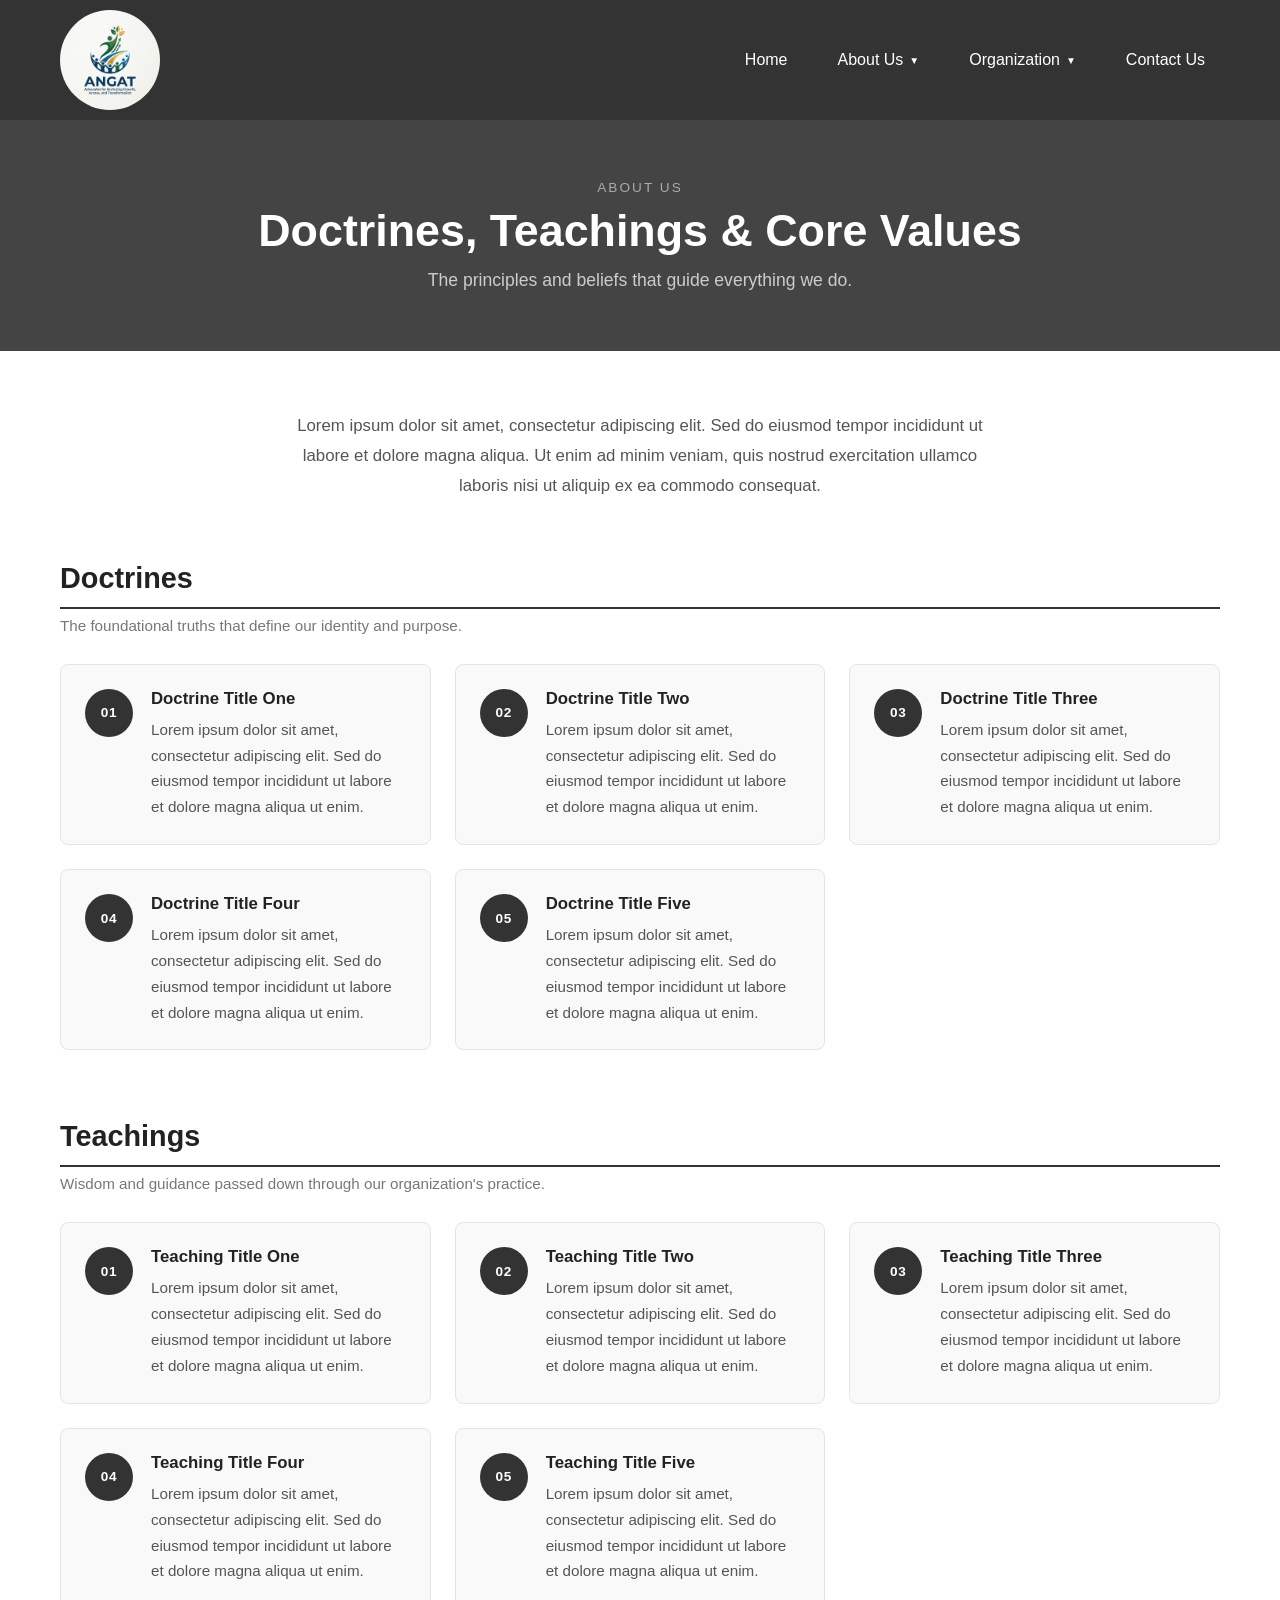
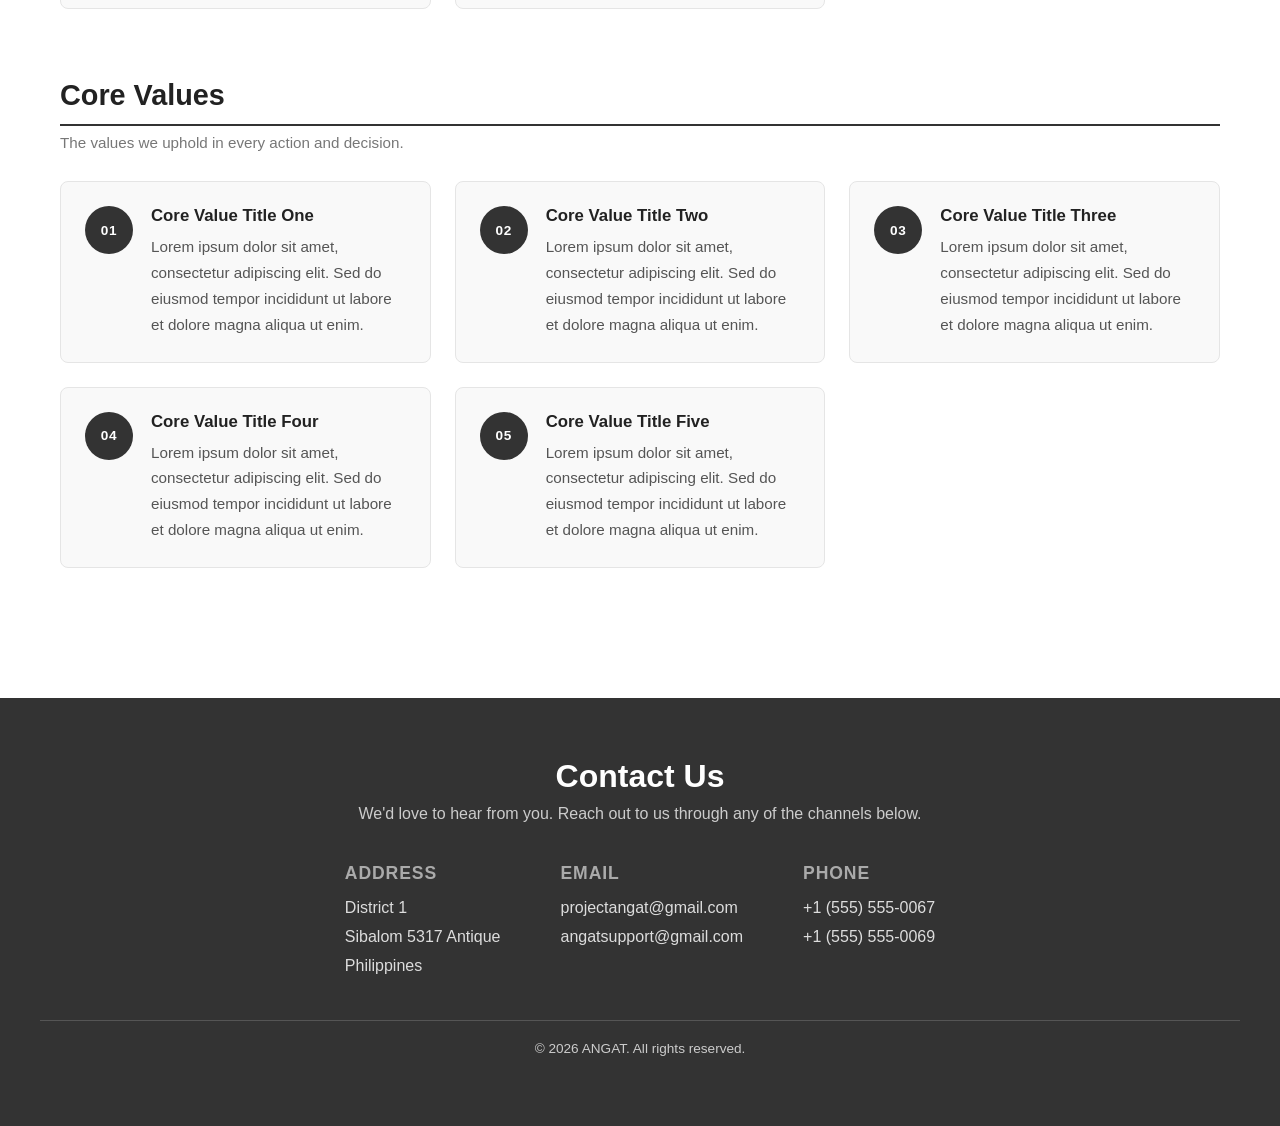
==== about_us/doctrines-teachings-core_values/dtcv_index.html @ 84c8054a "Added About Us" ====
<!DOCTYPE html>
<html lang="en">
<head>
    <meta charset="UTF-8">
    <meta name="viewport" content="width=device-width, initial-scale=1.0">
    <title>Doctrines, Teachings & Core Values – ANGAT</title>
    <link rel="stylesheet" href="dtcv_style.css">
</head>
<body>

<header>
    <div class="nav-bar">
        <div class="img-nav">
            <a href="../../index.html">
                <img src="../../assets/logo.jpg" alt="ANGAT Logo">
            </a>
        </div>

        <button class="hamburger" onclick="toggleMobileMenu()" aria-label="Toggle menu">
            <span></span>
            <span></span>
            <span></span>
        </button>

        <nav id="main-nav">
            <ul class="nav-links">
                <li><a href="../../index.html#home" onclick="closeMobileMenu()">Home</a></li>

                <li class="dropdown">
                    <button class="dropdown-button-nav"
                        onclick="toggleDropdown('about-us-dropdown')">
                        About Us <span class="arrow">&#9660;</span>
                    </button>
                    <div id="about-us-dropdown" class="dropdown-contents">
                        <a href="../mission-vision-objectives/mvo_index.html">Mission, Vision &amp; Objectives</a>
                        <a href="dtcv_index.html" class="active">Doctrines, Teachings &amp; Core Values</a>
                        <a href="../history/history_index.html">History</a>
                        <a href="../founding_members/founding_members_index.html">Founding Members</a>
                    </div>
                </li>

                <li class="dropdown">
                    <button class="dropdown-button-nav"
                        onclick="toggleDropdown('organization-dropdown')">
                        Organization <span class="arrow">&#9660;</span>
                    </button>
                    <div id="organization-dropdown" class="dropdown-contents">
                        <a href="../../organization/governance/governance_index.html">Governance &amp; Executive Leadership</a>
                        <a href="../../organization/operations/operations_index.html">Operations &amp; Administration</a>
                        <a href="../../organization/programs/programs_index.html">Programs &amp; External Engagement</a>
                        <a href="../../organization/research/research_index.html">Research, Monitoring &amp; Support Services</a>
                    </div>
                </li>

                <li><a href="#contact" onclick="closeMobileMenu()">Contact Us</a></li>
            </ul>
        </nav>
    </div>
</header>

<!-- PAGE BANNER -->
<div class="page-banner">
    <div class="page-banner-inner">
        <p class="page-banner-label">About Us</p>
        <h1>Doctrines, Teachings &amp; Core Values</h1>
        <p class="page-banner-sub">The principles and beliefs that guide everything we do.</p>
    </div>
</div>

<!-- MAIN CONTENT -->
<main class="page-content">

    <section class="dtcv-intro">
        <p>Lorem ipsum dolor sit amet, consectetur adipiscing elit. Sed do eiusmod tempor incididunt ut labore et dolore magna aliqua. Ut enim ad minim veniam, quis nostrud exercitation ullamco laboris nisi ut aliquip ex ea commodo consequat.</p>
    </section>

    <!-- DOCTRINES -->
    <section class="dtcv-section">
        <h2 class="dtcv-section-title">Doctrines</h2>
        <p class="dtcv-section-sub">The foundational truths that define our identity and purpose.</p>
        <div class="dtcv-grid">

            <div class="dtcv-card">
                <div class="dtcv-number">01</div>
                <div class="dtcv-body">
                    <h3>Doctrine Title One</h3>
                    <p>Lorem ipsum dolor sit amet, consectetur adipiscing elit. Sed do eiusmod tempor incididunt ut labore et dolore magna aliqua ut enim.</p>
                </div>
            </div>

            <div class="dtcv-card">
                <div class="dtcv-number">02</div>
                <div class="dtcv-body">
                    <h3>Doctrine Title Two</h3>
                    <p>Lorem ipsum dolor sit amet, consectetur adipiscing elit. Sed do eiusmod tempor incididunt ut labore et dolore magna aliqua ut enim.</p>
                </div>
            </div>

            <div class="dtcv-card">
                <div class="dtcv-number">03</div>
                <div class="dtcv-body">
                    <h3>Doctrine Title Three</h3>
                    <p>Lorem ipsum dolor sit amet, consectetur adipiscing elit. Sed do eiusmod tempor incididunt ut labore et dolore magna aliqua ut enim.</p>
                </div>
            </div>

            <div class="dtcv-card">
                <div class="dtcv-number">04</div>
                <div class="dtcv-body">
                    <h3>Doctrine Title Four</h3>
                    <p>Lorem ipsum dolor sit amet, consectetur adipiscing elit. Sed do eiusmod tempor incididunt ut labore et dolore magna aliqua ut enim.</p>
                </div>
            </div>

            <div class="dtcv-card">
                <div class="dtcv-number">05</div>
                <div class="dtcv-body">
                    <h3>Doctrine Title Five</h3>
                    <p>Lorem ipsum dolor sit amet, consectetur adipiscing elit. Sed do eiusmod tempor incididunt ut labore et dolore magna aliqua ut enim.</p>
                </div>
            </div>

        </div>
    </section>

    <!-- TEACHINGS -->
    <section class="dtcv-section">
        <h2 class="dtcv-section-title">Teachings</h2>
        <p class="dtcv-section-sub">Wisdom and guidance passed down through our organization's practice.</p>
        <div class="dtcv-grid">

            <div class="dtcv-card">
                <div class="dtcv-number">01</div>
                <div class="dtcv-body">
                    <h3>Teaching Title One</h3>
                    <p>Lorem ipsum dolor sit amet, consectetur adipiscing elit. Sed do eiusmod tempor incididunt ut labore et dolore magna aliqua ut enim.</p>
                </div>
            </div>

            <div class="dtcv-card">
                <div class="dtcv-number">02</div>
                <div class="dtcv-body">
                    <h3>Teaching Title Two</h3>
                    <p>Lorem ipsum dolor sit amet, consectetur adipiscing elit. Sed do eiusmod tempor incididunt ut labore et dolore magna aliqua ut enim.</p>
                </div>
            </div>

            <div class="dtcv-card">
                <div class="dtcv-number">03</div>
                <div class="dtcv-body">
                    <h3>Teaching Title Three</h3>
                    <p>Lorem ipsum dolor sit amet, consectetur adipiscing elit. Sed do eiusmod tempor incididunt ut labore et dolore magna aliqua ut enim.</p>
                </div>
            </div>

            <div class="dtcv-card">
                <div class="dtcv-number">04</div>
                <div class="dtcv-body">
                    <h3>Teaching Title Four</h3>
                    <p>Lorem ipsum dolor sit amet, consectetur adipiscing elit. Sed do eiusmod tempor incididunt ut labore et dolore magna aliqua ut enim.</p>
                </div>
            </div>

            <div class="dtcv-card">
                <div class="dtcv-number">05</div>
                <div class="dtcv-body">
                    <h3>Teaching Title Five</h3>
                    <p>Lorem ipsum dolor sit amet, consectetur adipiscing elit. Sed do eiusmod tempor incididunt ut labore et dolore magna aliqua ut enim.</p>
                </div>
            </div>

        </div>
    </section>

    <!-- CORE VALUES -->
    <section class="dtcv-section">
        <h2 class="dtcv-section-title">Core Values</h2>
        <p class="dtcv-section-sub">The values we uphold in every action and decision.</p>
        <div class="dtcv-grid">

            <div class="dtcv-card">
                <div class="dtcv-number">01</div>
                <div class="dtcv-body">
                    <h3>Core Value Title One</h3>
                    <p>Lorem ipsum dolor sit amet, consectetur adipiscing elit. Sed do eiusmod tempor incididunt ut labore et dolore magna aliqua ut enim.</p>
                </div>
            </div>

            <div class="dtcv-card">
                <div class="dtcv-number">02</div>
                <div class="dtcv-body">
                    <h3>Core Value Title Two</h3>
                    <p>Lorem ipsum dolor sit amet, consectetur adipiscing elit. Sed do eiusmod tempor incididunt ut labore et dolore magna aliqua ut enim.</p>
                </div>
            </div>

            <div class="dtcv-card">
                <div class="dtcv-number">03</div>
                <div class="dtcv-body">
                    <h3>Core Value Title Three</h3>
                    <p>Lorem ipsum dolor sit amet, consectetur adipiscing elit. Sed do eiusmod tempor incididunt ut labore et dolore magna aliqua ut enim.</p>
                </div>
            </div>

            <div class="dtcv-card">
                <div class="dtcv-number">04</div>
                <div class="dtcv-body">
                    <h3>Core Value Title Four</h3>
                    <p>Lorem ipsum dolor sit amet, consectetur adipiscing elit. Sed do eiusmod tempor incididunt ut labore et dolore magna aliqua ut enim.</p>
                </div>
            </div>

            <div class="dtcv-card">
                <div class="dtcv-number">05</div>
                <div class="dtcv-body">
                    <h3>Core Value Title Five</h3>
                    <p>Lorem ipsum dolor sit amet, consectetur adipiscing elit. Sed do eiusmod tempor incididunt ut labore et dolore magna aliqua ut enim.</p>
                </div>
            </div>

        </div>
    </section>

</main>

<!-- FOOTER / CONTACT -->
<footer id="contact" class="footer">
    <div class="footer-inner">
        <h2>Contact Us</h2>
        <p>We'd love to hear from you. Reach out to us through any of the channels below.</p>
        <div class="footer-columns">
            <div class="footer-col">
                <h3>Address</h3>
                <p>District 1<br>Sibalom 5317 Antique<br>Philippines</p>
            </div>
            <div class="footer-col">
                <h3>Email</h3>
                <p>projectangat@gmail.com<br>angatsupport@gmail.com</p>
            </div>
            <div class="footer-col">
                <h3>Phone</h3>
                <p>+1 (555) 555-0067<br>+1 (555) 555-0069</p>
            </div>
        </div>
        <p class="footer-copy">&copy; 2026 ANGAT. All rights reserved.</p>
    </div>
</footer>

<script src="dtcv_script.js"></script>
</body>
</html>
---- about_us/doctrines-teachings-core_values/dtcv_style.css ----
* {
    margin: 0;
    padding: 0;
    box-sizing: border-box;
}

body {
    font-family: Arial, sans-serif;
}

/* ── HEADER ── */
header {
    background-color: #333;
    color: white;
    padding: 10px 0;
    position: sticky;
    top: 0;
    z-index: 1000;
}

.nav-bar {
    max-width: 1200px;
    margin: auto;
    padding: 0 20px;
    display: flex;
    align-items: center;
    justify-content: space-between;
    flex-wrap: wrap;
    gap: 10px;
}

/* ── LOGO ── */
.img-nav {
    width: 100px;
    height: 100px;
    flex-shrink: 0;
}

.img-nav a {
    display: block;
    width: 100%;
    height: 100%;
}

.img-nav img {
    width: 100%;
    height: 100%;
    object-fit: cover;
    border-radius: 50%;
    display: block;
}

/* ── HAMBURGER ── */
.hamburger {
    display: none;
    flex-direction: column;
    gap: 5px;
    background: none;
    border: none;
    cursor: pointer;
    padding: 5px;
}

.hamburger span {
    display: block;
    width: 25px;
    height: 3px;
    background: white;
    border-radius: 3px;
    transition: all 0.3s ease;
}

.hamburger.open span:nth-child(1) { transform: translateY(8px) rotate(45deg); }
.hamburger.open span:nth-child(2) { opacity: 0; }
.hamburger.open span:nth-child(3) { transform: translateY(-8px) rotate(-45deg); }

/* ── NAV ── */
.nav-links {
    list-style: none;
    display: flex;
    align-items: center;
}

.nav-links li {
    margin-left: 20px;
    position: relative;
}

.nav-links > li > a {
    color: white;
    text-decoration: none;
    padding: 10px 15px;
    display: inline-block;
}

.nav-links > li > a:hover,
.dropdown-button-nav:hover {
    background-color: #555;
}

/* ── DROPDOWN BUTTON ── */
.dropdown-button-nav {
    background: none;
    color: white;
    border: none;
    padding: 10px 15px;
    cursor: pointer;
    font-size: 16px;
    display: flex;
    align-items: center;
    gap: 6px;
}

.arrow {
    font-size: 10px;
    transition: transform 0.25s ease;
}

/* ── DROPDOWN BOX ── */
.dropdown-contents {
    position: absolute;
    top: 100%;
    left: 0;
    background: white;
    min-width: 220px;
    opacity: 0;
    transform: translateY(-10px);
    visibility: hidden;
    transition: all 0.25s ease;
    box-shadow: 0 8px 16px rgba(0,0,0,0.2);
    z-index: 100;
}

.dropdown-contents.show {
    opacity: 1;
    transform: translateY(0);
    visibility: visible;
}

.dropdown-contents a {
    display: block;
    padding: 12px 16px;
    color: black;
    text-decoration: none;
}

.dropdown-contents a:hover {
    background-color: #f1f1f1;
}

.dropdown-contents a.active {
    background-color: #e8e8e8;
    font-weight: bold;
    border-left: 3px solid #333;
}

/* ── PAGE BANNER ── */
.page-banner {
    background-color: #444;
    color: white;
    padding: 60px 20px;
    text-align: center;
}

.page-banner-inner {
    max-width: 800px;
    margin: auto;
}

.page-banner-label {
    font-size: 0.85em;
    text-transform: uppercase;
    letter-spacing: 0.15em;
    color: #aaa;
    margin-bottom: 10px;
}

.page-banner h1 {
    font-size: 2.8em;
    margin-bottom: 14px;
}

.page-banner-sub {
    font-size: 1.1em;
    color: #ccc;
}

/* ── MAIN CONTENT ── */
.page-content {
    max-width: 1200px;
    margin: 0 auto;
    padding: 60px 20px;
}

.dtcv-intro {
    text-align: center;
    max-width: 700px;
    margin: 0 auto 60px;
    color: #555;
    line-height: 1.8;
    font-size: 1.05em;
}

/* ── SECTIONS ── */
.dtcv-section {
    margin-bottom: 70px;
}

.dtcv-section-title {
    font-size: 1.8em;
    color: #222;
    margin-bottom: 6px;
    padding-bottom: 12px;
    border-bottom: 2px solid #333;
}

.dtcv-section-sub {
    color: #777;
    font-size: 0.95em;
    margin-bottom: 30px;
    margin-top: 8px;
}

/* ── CARDS GRID ── */
.dtcv-grid {
    display: grid;
    grid-template-columns: repeat(auto-fill, minmax(320px, 1fr));
    gap: 24px;
}

.dtcv-card {
    display: flex;
    align-items: flex-start;
    gap: 18px;
    background: #f9f9f9;
    border: 1px solid #e5e5e5;
    border-radius: 8px;
    padding: 24px;
    transition: box-shadow 0.2s ease, transform 0.2s ease;
}

.dtcv-card:hover {
    box-shadow: 0 6px 20px rgba(0,0,0,0.1);
    transform: translateY(-3px);
}

.dtcv-number {
    flex-shrink: 0;
    width: 48px;
    height: 48px;
    border-radius: 50%;
    background-color: #333;
    color: white;
    display: flex;
    align-items: center;
    justify-content: center;
    font-size: 0.85em;
    font-weight: bold;
    letter-spacing: 0.05em;
}

.dtcv-body h3 {
    font-size: 1.05em;
    color: #222;
    margin-bottom: 8px;
}

.dtcv-body p {
    font-size: 0.95em;
    color: #555;
    line-height: 1.7;
}

/* ── FOOTER ── */
.footer {
    background-color: #333;
    color: white;
    padding: 60px 20px 30px;
}

.footer-inner {
    max-width: 1200px;
    margin: auto;
    text-align: center;
}

.footer-inner h2 {
    font-size: 2em;
    margin-bottom: 10px;
}

.footer-inner > p {
    color: #ccc;
    margin-bottom: 40px;
}

.footer-columns {
    display: flex;
    justify-content: center;
    gap: 60px;
    flex-wrap: wrap;
    margin-bottom: 40px;
    text-align: left;
}

.footer-col h3 {
    font-size: 1.1em;
    margin-bottom: 10px;
    color: #aaa;
    text-transform: uppercase;
    letter-spacing: 0.05em;
}

.footer-col p {
    color: #ddd;
    line-height: 1.8;
}

.footer-copy {
    color: #777;
    font-size: 0.85em;
    border-top: 1px solid #555;
    padding-top: 20px;
}

/* ── MOBILE ── */
@media (max-width: 768px) {
    .hamburger { display: flex; }

    #main-nav {
        display: none;
        width: 100%;
        order: 3;
    }

    #main-nav.open { display: block; }

    .nav-links {
        flex-direction: column;
        align-items: stretch;
        padding-bottom: 10px;
    }

    .nav-links li { margin-left: 0; }

    .nav-links > li > a,
    .dropdown-button-nav {
        width: 100%;
        padding: 12px 20px;
        text-align: left;
    }

    .dropdown-contents {
        position: static;
        box-shadow: none;
        background-color: #444;
        transform: none;
        opacity: 1;
        visibility: visible;
        display: none;
        transition: none;
    }

    .dropdown-contents.show { display: block; }

    .dropdown-contents a { color: #eee; padding-left: 36px; }
    .dropdown-contents a:hover { background-color: #555; }
    .dropdown-contents a.active {
        background-color: #555;
        border-left-color: #aaa;
    }

    .page-banner h1 { font-size: 2em; }

    .dtcv-grid { grid-template-columns: 1fr; }

    .footer-columns { gap: 30px; }
}
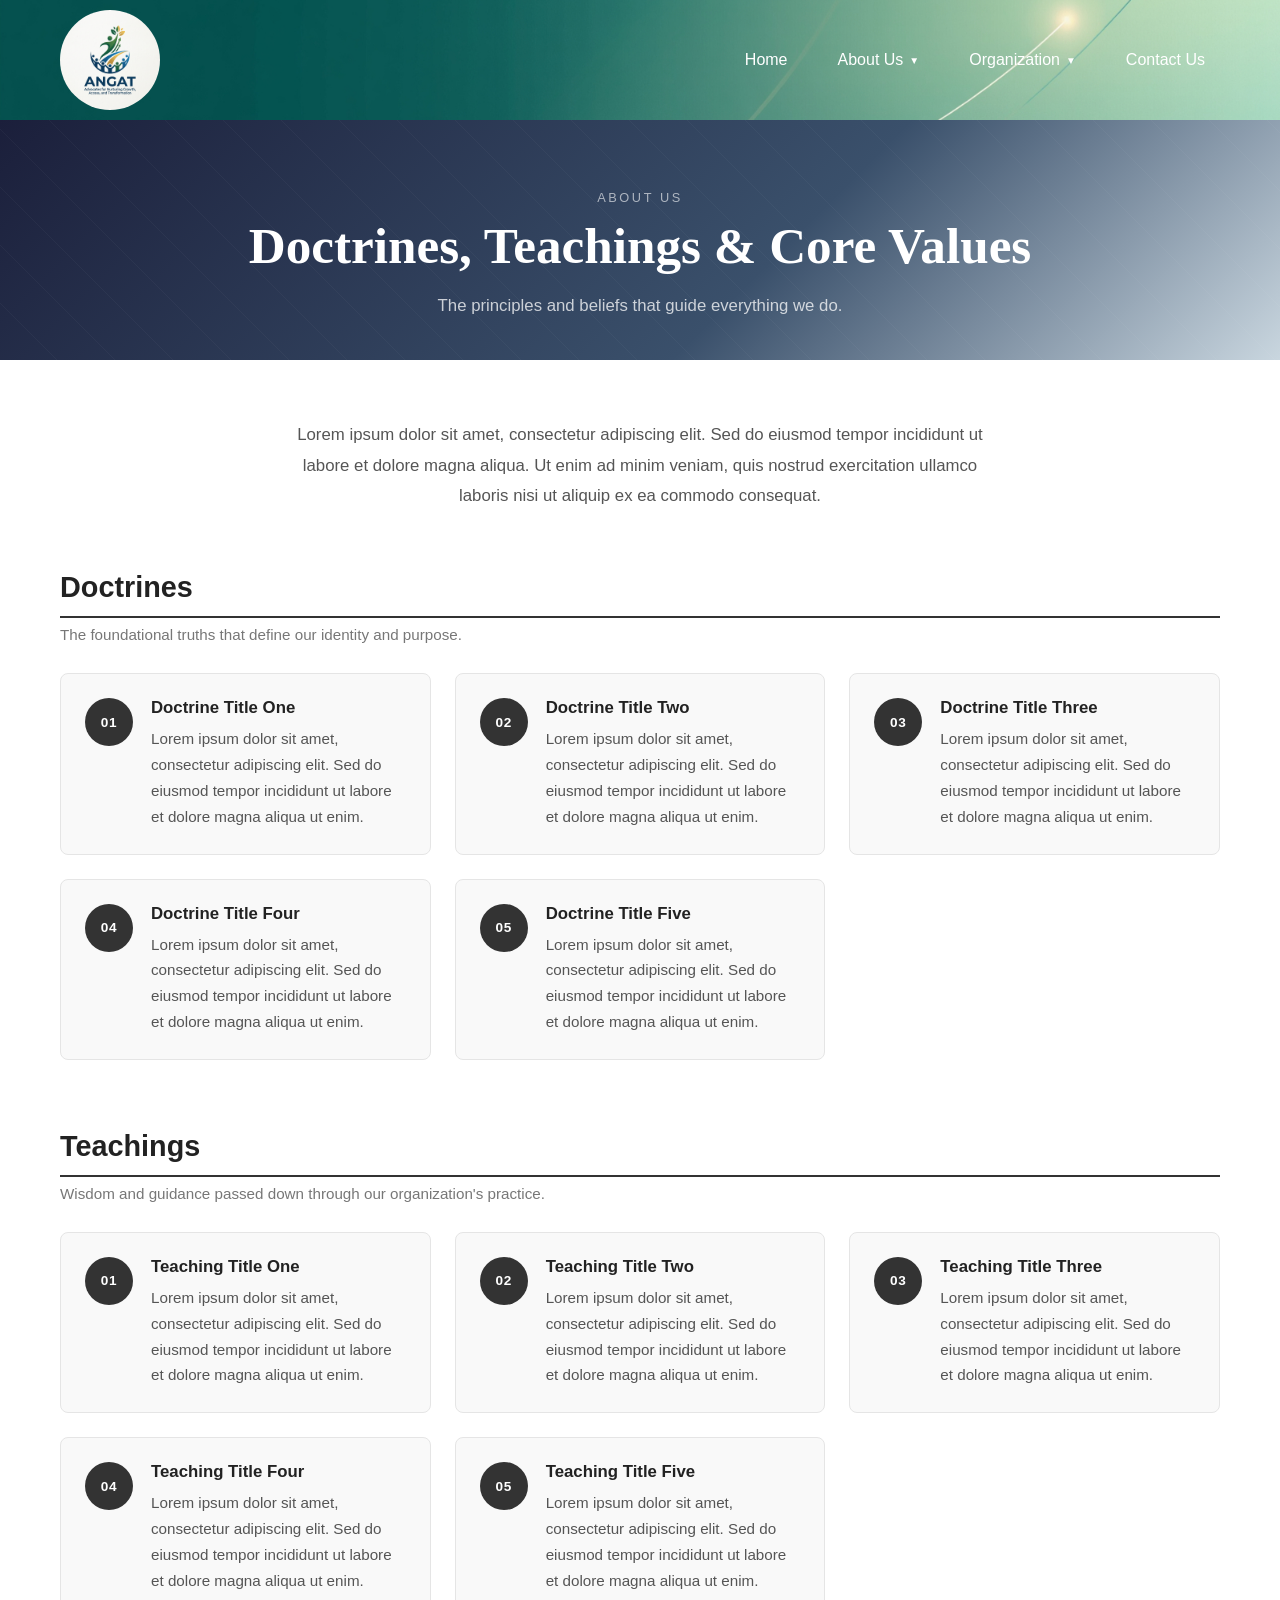
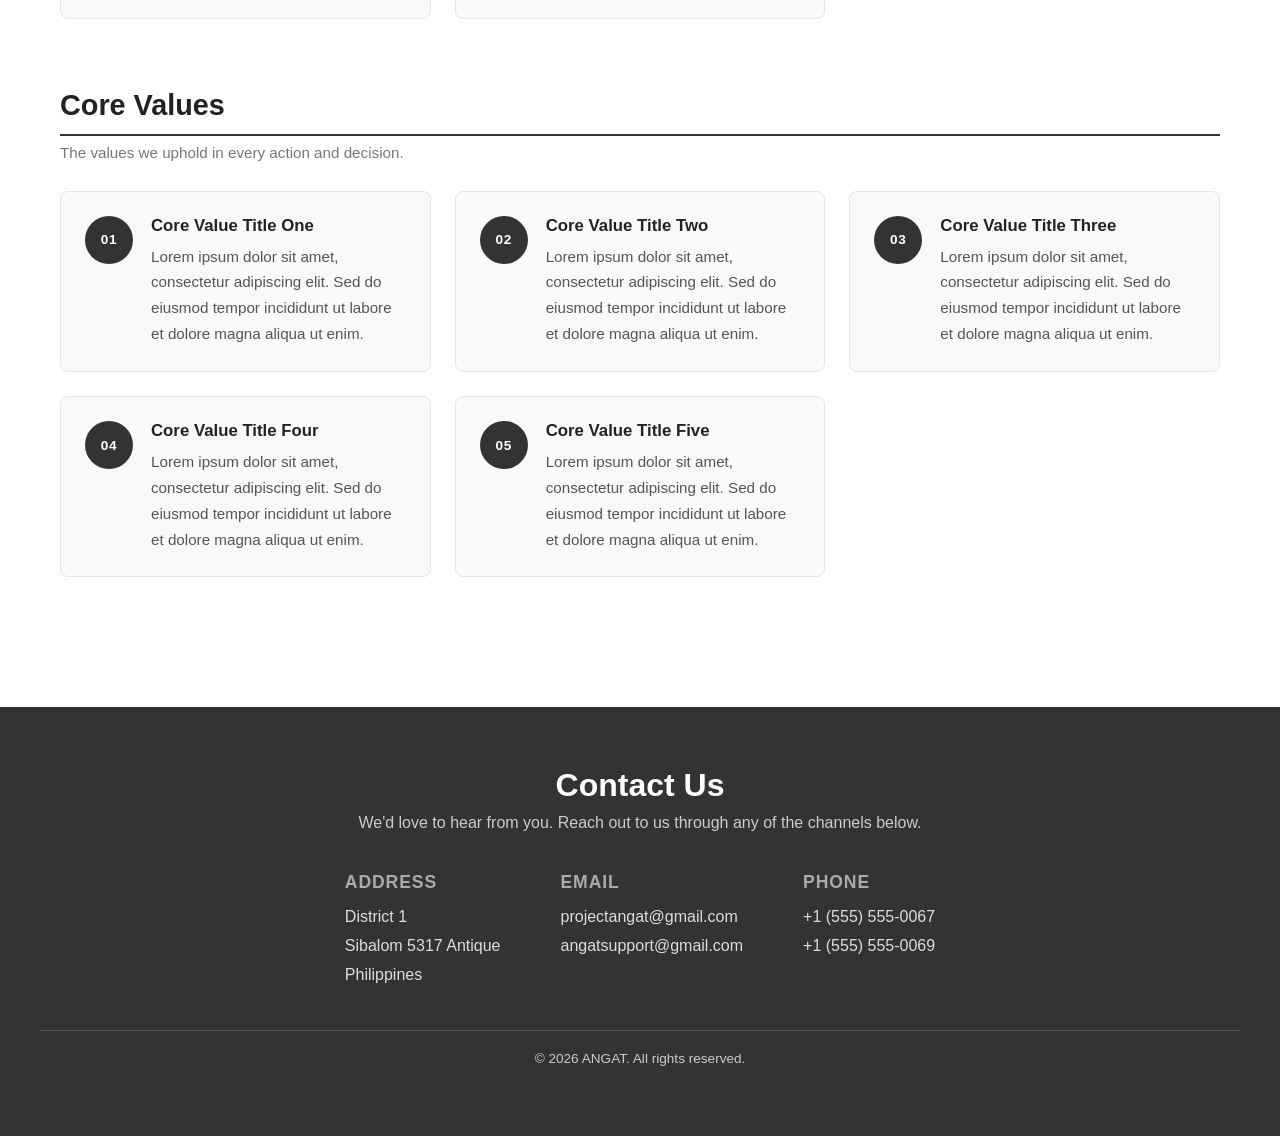
==== commit 751d4719: "Only 2 missing Programs & External Engagement missing Research, Monitoring & Support Services missin" ====
--- a/about_us/doctrines-teachings-core_values/dtcv_index.html
+++ b/about_us/doctrines-teachings-core_values/dtcv_index.html
@@ -11,7 +11,7 @@
 <header>
     <div class="nav-bar">
         <div class="img-nav">
-            <a href="../../index.html">
+            <a href="../../index.html#hero-home">
                 <img src="../../assets/logo.jpg" alt="ANGAT Logo">
             </a>
         </div>
@@ -24,7 +24,7 @@
 
         <nav id="main-nav">
             <ul class="nav-links">
-                <li><a href="../../index.html#home" onclick="closeMobileMenu()">Home</a></li>
+                <li><a href="../../index.html#hero-home" onclick="closeMobileMenu()">Home</a></li>
 
                 <li class="dropdown">
                     <button class="dropdown-button-nav"
@@ -45,10 +45,11 @@
                         Organization <span class="arrow">&#9660;</span>
                     </button>
                     <div id="organization-dropdown" class="dropdown-contents">
-                        <a href="../../organization/governance/governance_index.html">Governance &amp; Executive Leadership</a>
-                        <a href="../../organization/operations/operations_index.html">Operations &amp; Administration</a>
-                        <a href="../../organization/programs/programs_index.html">Programs &amp; External Engagement</a>
-                        <a href="../../organization/research/research_index.html">Research, Monitoring &amp; Support Services</a>
+                        <a href="../../organization/organization_tree/ot_index.html">Organization Structure</a>
+                        <a href="../../organization/governance-executive_leadership/gel_index.html">Governance &amp; Executive Leadership</a>
+                        <a href="../../organization/operations-administrations/oa_index.html">Operations &amp; Administration</a>
+                        <a href="../../organization/programs-external_engagement/pee_index.html">Programs &amp; External Engagement</a>
+                        <a href="../../organization/research-monitoring-support_services/rmss_index.html">Research, Monitoring &amp; Support Services</a>
                     </div>
                 </li>
 
--- a/about_us/doctrines-teachings-core_values/dtcv_style.css
+++ b/about_us/doctrines-teachings-core_values/dtcv_style.css
@@ -10,7 +10,10 @@
 
 /* ── HEADER ── */
 header {
-    background-color: #333;
+    background: url("../../assets/navbar-top-img.jpg");
+    background-repeat: no-repeat;
+    background-position: center;
+    background-size: cover;
     color: white;
     padding: 10px 0;
     position: sticky;
@@ -156,33 +159,43 @@
 
 /* ── PAGE BANNER ── */
 .page-banner {
-    background-color: #444;
-    color: white;
-    padding: 60px 20px;
+    background: linear-gradient(135deg, #1B1F3B 0%, #3A506B 60%, #C9D6DF 100%);
+    color: white;
+    padding: 70px 20px 40px;
     text-align: center;
-}
-
-.page-banner-inner {
-    max-width: 800px;
-    margin: auto;
-}
-
+    position: relative;
+    overflow: hidden;
+}
+.page-banner::before {
+    content: '';
+    position: absolute; inset: 0;
+    background: repeating-linear-gradient(
+        45deg, transparent, transparent 40px,
+        rgba(255,255,255,0.03) 40px, rgba(255,255,255,0.03) 41px
+    );
+}
+.page-banner-inner { max-width: 800px; margin: auto; position: relative; z-index: 1; }
 .page-banner-label {
-    font-size: 0.85em;
-    text-transform: uppercase;
-    letter-spacing: 0.15em;
-    color: #aaa;
-    margin-bottom: 10px;
-}
-
+    font-size: 0.8em; text-transform: uppercase;
+    letter-spacing: 0.2em; color: rgba(255,255,255,0.6);
+    margin-bottom: 12px; font-weight: 300;
+}
 .page-banner h1 {
-    font-size: 2.8em;
-    margin-bottom: 14px;
-}
-
+    font-family: 'Cormorant Garamond', serif;
+    font-size: 3.2em; font-weight: 700;
+    margin-bottom: 16px; line-height: 1.15;
+}
 .page-banner-sub {
-    font-size: 1.1em;
-    color: #ccc;
+    font-size: 1.05em; color: rgba(255,255,255,0.75);
+    font-weight: 300; max-width: 560px;
+    margin: 0 auto; line-height: 1.7;
+}
+.chart-hint {
+    margin-top: 20px;
+    font-size: 0.82em;
+    color: rgba(255,255,255,0.45);
+    letter-spacing: 0.04em;
+    font-weight: 300;
 }
 
 /* ── MAIN CONTENT ── */
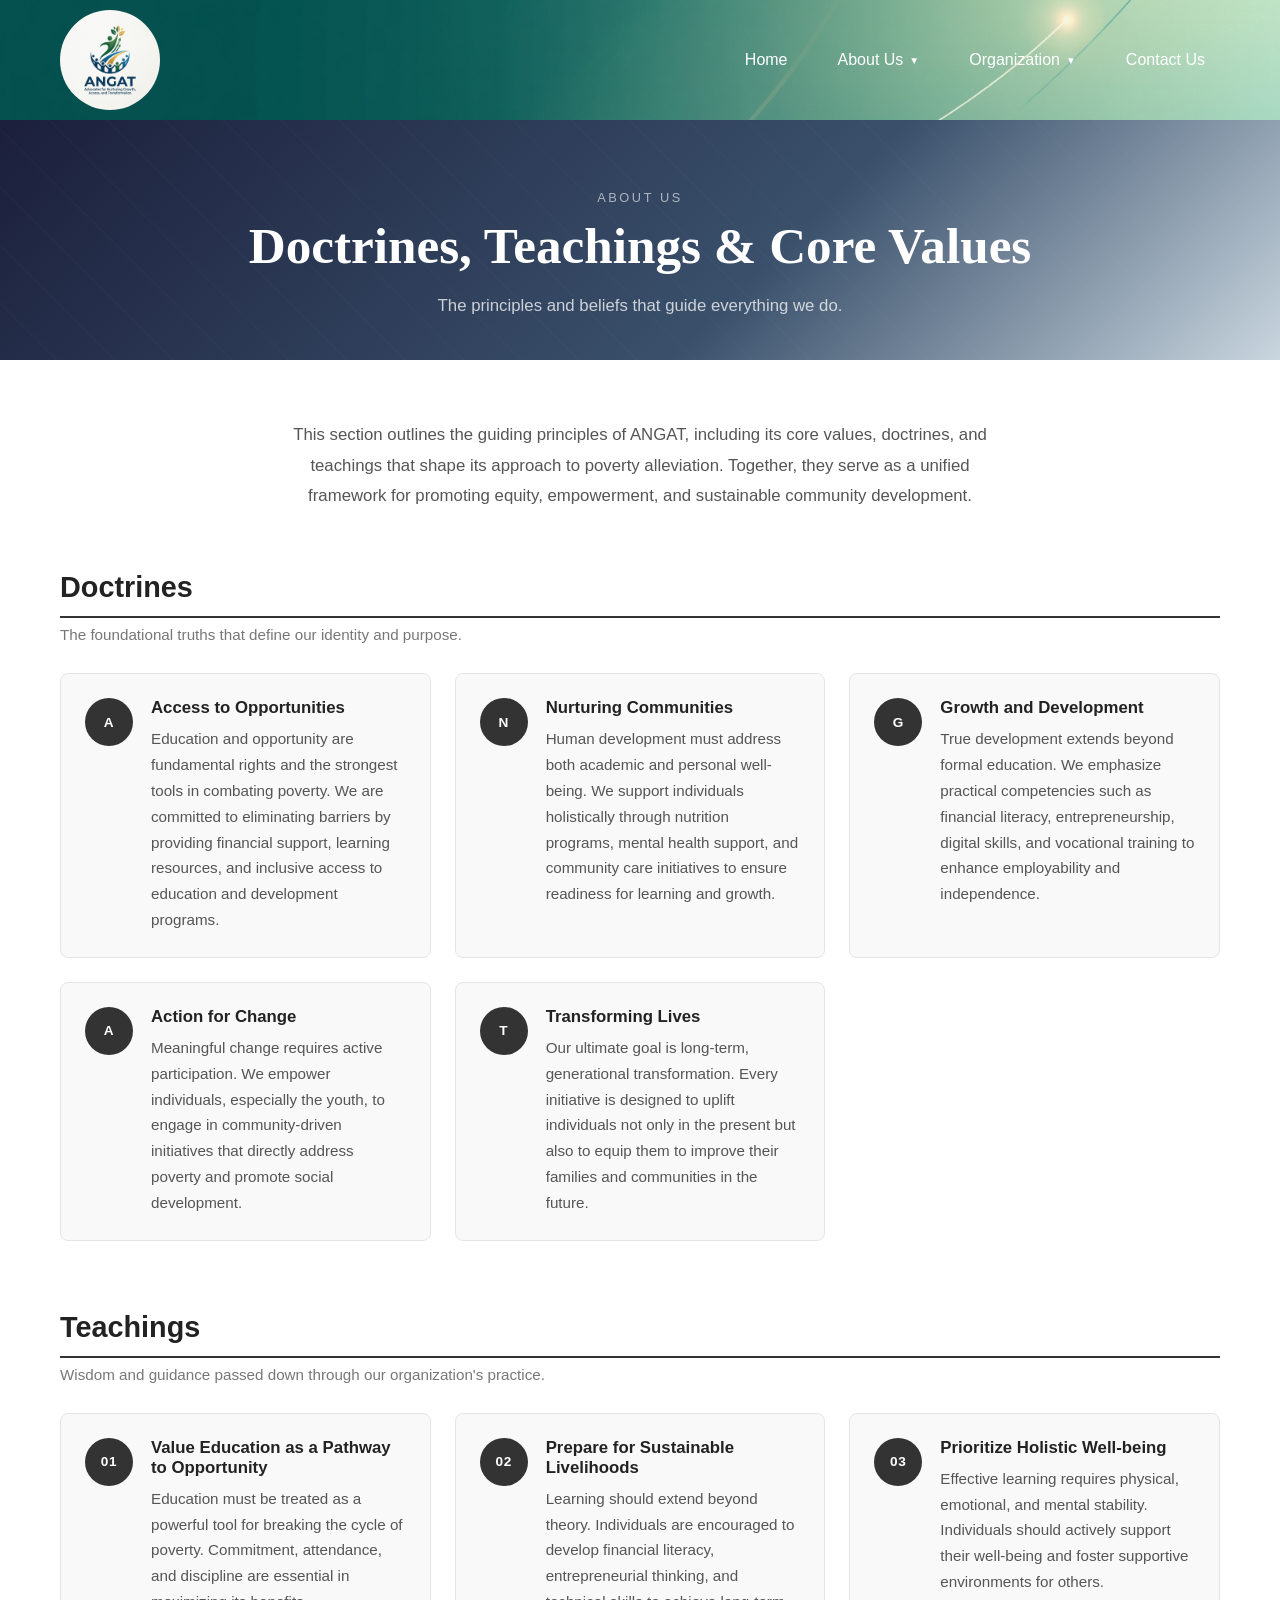
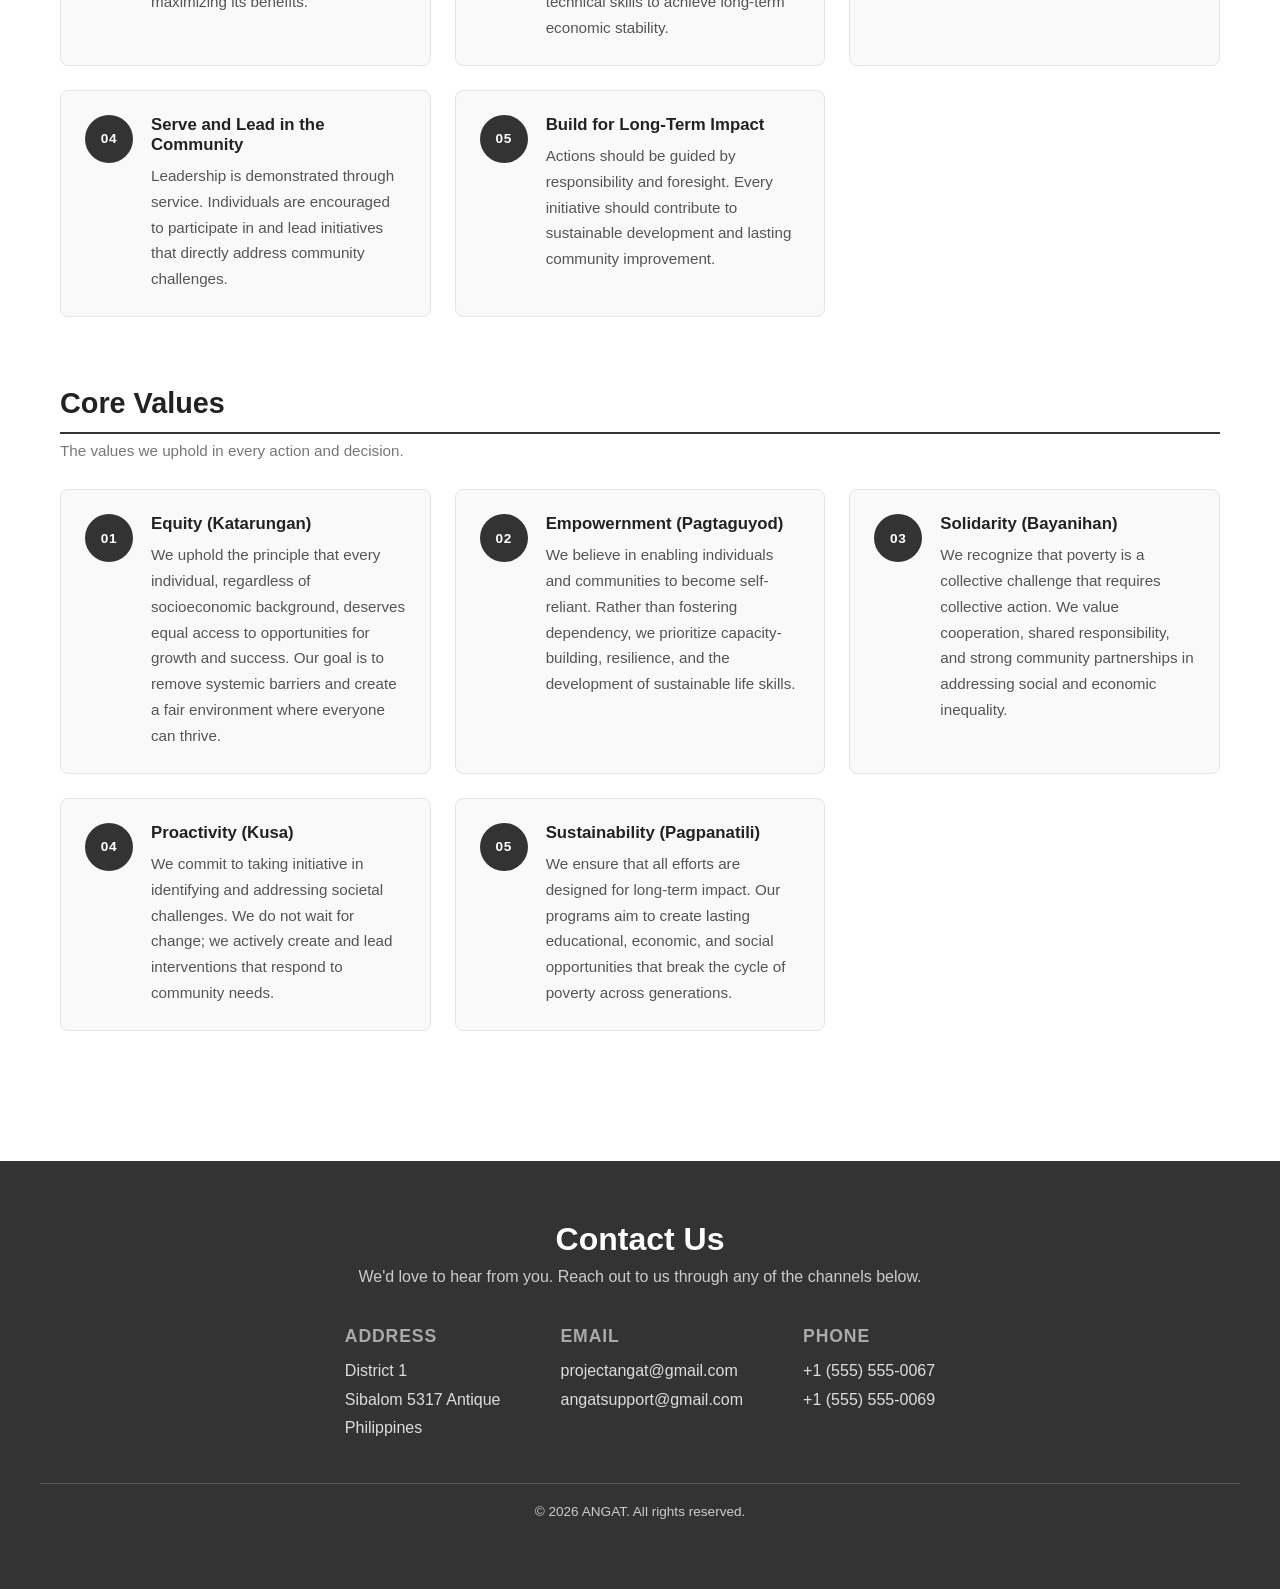
==== commit 09f86a91: "Untested but finished" ====
--- a/about_us/doctrines-teachings-core_values/dtcv_index.html
+++ b/about_us/doctrines-teachings-core_values/dtcv_index.html
@@ -72,7 +72,7 @@
 <main class="page-content">
 
     <section class="dtcv-intro">
-        <p>Lorem ipsum dolor sit amet, consectetur adipiscing elit. Sed do eiusmod tempor incididunt ut labore et dolore magna aliqua. Ut enim ad minim veniam, quis nostrud exercitation ullamco laboris nisi ut aliquip ex ea commodo consequat.</p>
+        <p>This section outlines the guiding principles of ANGAT, including its core values, doctrines, and teachings that shape its approach to poverty alleviation. Together, they serve as a unified framework for promoting equity, empowerment, and sustainable community development.</p>
     </section>
 
     <!-- DOCTRINES -->
@@ -82,42 +82,42 @@
         <div class="dtcv-grid">
 
             <div class="dtcv-card">
-                <div class="dtcv-number">01</div>
-                <div class="dtcv-body">
-                    <h3>Doctrine Title One</h3>
-                    <p>Lorem ipsum dolor sit amet, consectetur adipiscing elit. Sed do eiusmod tempor incididunt ut labore et dolore magna aliqua ut enim.</p>
-                </div>
-            </div>
-
-            <div class="dtcv-card">
-                <div class="dtcv-number">02</div>
-                <div class="dtcv-body">
-                    <h3>Doctrine Title Two</h3>
-                    <p>Lorem ipsum dolor sit amet, consectetur adipiscing elit. Sed do eiusmod tempor incididunt ut labore et dolore magna aliqua ut enim.</p>
-                </div>
-            </div>
-
-            <div class="dtcv-card">
-                <div class="dtcv-number">03</div>
-                <div class="dtcv-body">
-                    <h3>Doctrine Title Three</h3>
-                    <p>Lorem ipsum dolor sit amet, consectetur adipiscing elit. Sed do eiusmod tempor incididunt ut labore et dolore magna aliqua ut enim.</p>
-                </div>
-            </div>
-
-            <div class="dtcv-card">
-                <div class="dtcv-number">04</div>
-                <div class="dtcv-body">
-                    <h3>Doctrine Title Four</h3>
-                    <p>Lorem ipsum dolor sit amet, consectetur adipiscing elit. Sed do eiusmod tempor incididunt ut labore et dolore magna aliqua ut enim.</p>
-                </div>
-            </div>
-
-            <div class="dtcv-card">
-                <div class="dtcv-number">05</div>
-                <div class="dtcv-body">
-                    <h3>Doctrine Title Five</h3>
-                    <p>Lorem ipsum dolor sit amet, consectetur adipiscing elit. Sed do eiusmod tempor incididunt ut labore et dolore magna aliqua ut enim.</p>
+                <div class="dtcv-number">A</div>
+                <div class="dtcv-body">
+                    <h3>Access to Opportunities</h3>
+                    <p>Education and opportunity are fundamental rights and the strongest tools in combating poverty. We are committed to eliminating barriers by providing financial support, learning resources, and inclusive access to education and development programs.</p>
+                </div>
+            </div>
+
+            <div class="dtcv-card">
+                <div class="dtcv-number">N</div>
+                <div class="dtcv-body">
+                    <h3>Nurturing Communities</h3>
+                    <p>Human development must address both academic and personal well-being. We support individuals holistically through nutrition programs, mental health support, and community care initiatives to ensure readiness for learning and growth.</p>
+                </div>
+            </div>
+
+            <div class="dtcv-card">
+                <div class="dtcv-number">G</div>
+                <div class="dtcv-body">
+                    <h3>Growth and Development</h3>
+                    <p>True development extends beyond formal education. We emphasize practical competencies such as financial literacy, entrepreneurship, digital skills, and vocational training to enhance employability and independence.</p>
+                </div>
+            </div>
+
+            <div class="dtcv-card">
+                <div class="dtcv-number">A</div>
+                <div class="dtcv-body">
+                    <h3>Action for Change</h3>
+                    <p>Meaningful change requires active participation. We empower individuals, especially the youth, to engage in community-driven initiatives that directly address poverty and promote social development.</p>
+                </div>
+            </div>
+
+            <div class="dtcv-card">
+                <div class="dtcv-number">T</div>
+                <div class="dtcv-body">
+                    <h3>Transforming Lives</h3>
+                    <p>Our ultimate goal is long-term, generational transformation. Every initiative is designed to uplift individuals not only in the present but also to equip them to improve their families and communities in the future.</p>
                 </div>
             </div>
 
@@ -133,40 +133,40 @@
             <div class="dtcv-card">
                 <div class="dtcv-number">01</div>
                 <div class="dtcv-body">
-                    <h3>Teaching Title One</h3>
-                    <p>Lorem ipsum dolor sit amet, consectetur adipiscing elit. Sed do eiusmod tempor incididunt ut labore et dolore magna aliqua ut enim.</p>
+                    <h3>Value Education as a Pathway to Opportunity</h3>
+                    <p>Education must be treated as a powerful tool for breaking the cycle of poverty. Commitment, attendance, and discipline are essential in maximizing its benefits.</p>
                 </div>
             </div>
 
             <div class="dtcv-card">
                 <div class="dtcv-number">02</div>
                 <div class="dtcv-body">
-                    <h3>Teaching Title Two</h3>
-                    <p>Lorem ipsum dolor sit amet, consectetur adipiscing elit. Sed do eiusmod tempor incididunt ut labore et dolore magna aliqua ut enim.</p>
+                    <h3>Prepare for Sustainable Livelihoods</h3>
+                    <p>Learning should extend beyond theory. Individuals are encouraged to develop financial literacy, entrepreneurial thinking, and technical skills to achieve long-term economic stability.</p>
                 </div>
             </div>
 
             <div class="dtcv-card">
                 <div class="dtcv-number">03</div>
                 <div class="dtcv-body">
-                    <h3>Teaching Title Three</h3>
-                    <p>Lorem ipsum dolor sit amet, consectetur adipiscing elit. Sed do eiusmod tempor incididunt ut labore et dolore magna aliqua ut enim.</p>
+                    <h3>Prioritize Holistic Well-being</h3>
+                    <p>Effective learning requires physical, emotional, and mental stability. Individuals should actively support their well-being and foster supportive environments for others.</p>
                 </div>
             </div>
 
             <div class="dtcv-card">
                 <div class="dtcv-number">04</div>
                 <div class="dtcv-body">
-                    <h3>Teaching Title Four</h3>
-                    <p>Lorem ipsum dolor sit amet, consectetur adipiscing elit. Sed do eiusmod tempor incididunt ut labore et dolore magna aliqua ut enim.</p>
+                    <h3>Serve and Lead in the Community</h3>
+                    <p>Leadership is demonstrated through service. Individuals are encouraged to participate in and lead initiatives that directly address community challenges.</p>
                 </div>
             </div>
 
             <div class="dtcv-card">
                 <div class="dtcv-number">05</div>
                 <div class="dtcv-body">
-                    <h3>Teaching Title Five</h3>
-                    <p>Lorem ipsum dolor sit amet, consectetur adipiscing elit. Sed do eiusmod tempor incididunt ut labore et dolore magna aliqua ut enim.</p>
+                    <h3>Build for Long-Term Impact</h3>
+                    <p>Actions should be guided by responsibility and foresight. Every initiative should contribute to sustainable development and lasting community improvement.</p>
                 </div>
             </div>
 
@@ -182,40 +182,40 @@
             <div class="dtcv-card">
                 <div class="dtcv-number">01</div>
                 <div class="dtcv-body">
-                    <h3>Core Value Title One</h3>
-                    <p>Lorem ipsum dolor sit amet, consectetur adipiscing elit. Sed do eiusmod tempor incididunt ut labore et dolore magna aliqua ut enim.</p>
+                    <h3>Equity (Katarungan)</h3>
+                    <p>We uphold the principle that every individual, regardless of socioeconomic background, deserves equal access to opportunities for growth and success. Our goal is to remove systemic barriers and create a fair environment where everyone can thrive.</p>
                 </div>
             </div>
 
             <div class="dtcv-card">
                 <div class="dtcv-number">02</div>
                 <div class="dtcv-body">
-                    <h3>Core Value Title Two</h3>
-                    <p>Lorem ipsum dolor sit amet, consectetur adipiscing elit. Sed do eiusmod tempor incididunt ut labore et dolore magna aliqua ut enim.</p>
+                    <h3>Empowernment (Pagtaguyod)</h3>
+                    <p>We believe in enabling individuals and communities to become self-reliant. Rather than fostering dependency, we prioritize capacity-building, resilience, and the development of sustainable life skills.</p>
                 </div>
             </div>
 
             <div class="dtcv-card">
                 <div class="dtcv-number">03</div>
                 <div class="dtcv-body">
-                    <h3>Core Value Title Three</h3>
-                    <p>Lorem ipsum dolor sit amet, consectetur adipiscing elit. Sed do eiusmod tempor incididunt ut labore et dolore magna aliqua ut enim.</p>
+                    <h3>Solidarity (Bayanihan)</h3>
+                    <p>We recognize that poverty is a collective challenge that requires collective action. We value cooperation, shared responsibility, and strong community partnerships in addressing social and economic inequality.</p>
                 </div>
             </div>
 
             <div class="dtcv-card">
                 <div class="dtcv-number">04</div>
                 <div class="dtcv-body">
-                    <h3>Core Value Title Four</h3>
-                    <p>Lorem ipsum dolor sit amet, consectetur adipiscing elit. Sed do eiusmod tempor incididunt ut labore et dolore magna aliqua ut enim.</p>
+                    <h3>Proactivity (Kusa)</h3>
+                    <p>We commit to taking initiative in identifying and addressing societal challenges. We do not wait for change; we actively create and lead interventions that respond to community needs.</p>
                 </div>
             </div>
 
             <div class="dtcv-card">
                 <div class="dtcv-number">05</div>
                 <div class="dtcv-body">
-                    <h3>Core Value Title Five</h3>
-                    <p>Lorem ipsum dolor sit amet, consectetur adipiscing elit. Sed do eiusmod tempor incididunt ut labore et dolore magna aliqua ut enim.</p>
+                    <h3>Sustainability (Pagpanatili)</h3>
+                    <p>We ensure that all efforts are designed for long-term impact. Our programs aim to create lasting educational, economic, and social opportunities that break the cycle of poverty across generations.</p>
                 </div>
             </div>
 
